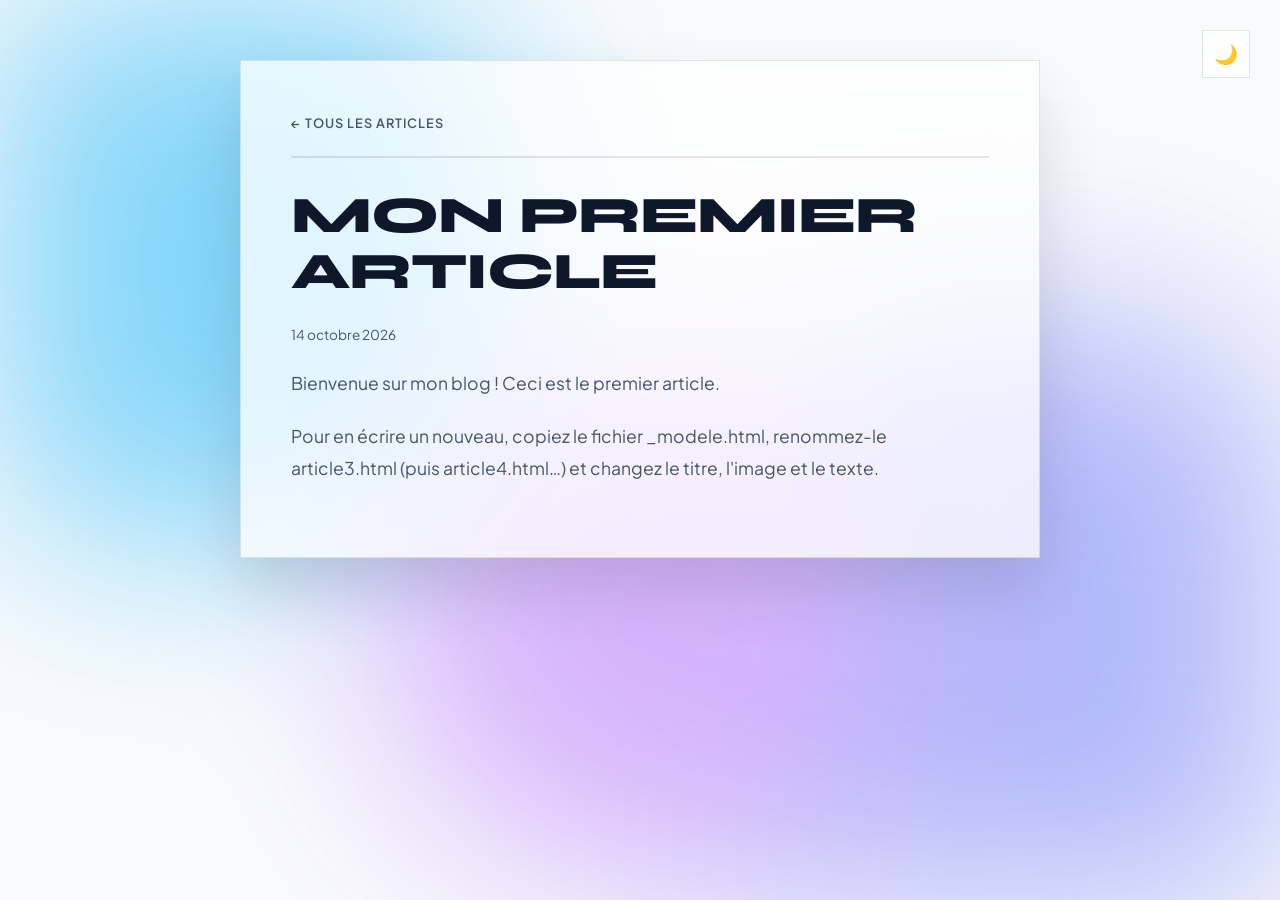
==== article1.html @ 0a6cd856 "Add files via upload" ====
<!DOCTYPE html>
<html lang="fr" data-theme="dark">
<head>
    <meta charset="UTF-8">
    <meta name="viewport" content="width=device-width, initial-scale=1.0">
    <title>Mon premier article</title>
    <!-- ====== À MODIFIER : titre (balise title ci-dessus), image, date, texte ====== -->
    <meta name="image" content="images/exemple1.svg">   <!-- chemin de l'image affichée AVANT le titre -->
    <meta name="date" content="2026-10-14">    <!-- AAAA-MM-JJ (facultatif) -->
    <link rel="preconnect" href="https://fonts.googleapis.com">
    <link href="https://fonts.googleapis.com/css2?family=Plus+Jakarta+Sans:wght@300;400;600&family=Syne:wght@700;800&display=swap" rel="stylesheet">
    <link rel="stylesheet" href="blog.css">
</head>
<body>
    <div class="gradient-bg"><div class="blob blob-1"></div><div class="blob blob-2"></div><div class="blob blob-3"></div></div>
    <button class="theme-toggle" id="themeToggle" aria-label="Changer le thème"><span id="themeIcon">☀️</span></button>
    <div class="container"><div class="card">
        <div id="blog-root" data-mode="article"></div>
        <!-- Le texte : séparez les paragraphes par une ligne vide -->
        <script type="text/plain" id="texte">
Bienvenue sur mon blog ! Ceci est le premier article.

Pour en écrire un nouveau, copiez le fichier _modele.html, renommez-le article3.html (puis article4.html…) et changez le titre, l'image et le texte.
        </script>
    </div></div>
    <script src="blog.js"></script>
</body>
</html>
---- blog.css ----
/* Styles partagés du blog (reprend le thème de la page d'accueil) */
:root[data-theme="dark"]{--bg-color:#08080a;--gradient-1:#4f46e5;--gradient-2:#7c3aed;--gradient-3:#2563eb;--card-bg:rgba(18,18,22,.65);--card-border:rgba(255,255,255,.12);--text-main:#fff;--text-muted:#a1a1aa;--btn-primary-bg:#fff;--btn-primary-text:#000}
:root[data-theme="light"]{--bg-color:#f8fafc;--gradient-1:#38bdf8;--gradient-2:#818cf8;--gradient-3:#c084fc;--card-bg:rgba(255,255,255,.75);--card-border:rgba(0,0,0,.1);--text-main:#0f172a;--text-muted:#475569;--btn-primary-bg:#000;--btn-primary-text:#fff}
*{margin:0;padding:0;box-sizing:border-box;transition:background-color .4s,color .4s,border-color .4s}
body{font-family:'Plus Jakarta Sans',sans-serif;background:var(--bg-color);color:var(--text-main);min-height:100vh;position:relative;overflow-x:hidden;padding:20px}
.gradient-bg{position:fixed;inset:0;z-index:0;overflow:hidden;filter:blur(100px);opacity:.6;pointer-events:none}
.blob{position:absolute;border-radius:50%;animation:float 18s ease-in-out infinite alternate}
.blob-1{top:-10%;left:-10%;width:50vw;height:50vw;background:var(--gradient-1)}
.blob-2{bottom:-20%;right:-10%;width:60vw;height:60vw;background:var(--gradient-2);animation-delay:-6s}
.blob-3{top:40%;left:30%;width:40vw;height:40vw;background:var(--gradient-3);animation-delay:-12s}
@keyframes float{0%{transform:translate(0,0) scale(1)}50%{transform:translate(80px,40px) scale(1.1)}100%{transform:translate(-40px,80px) scale(.9)}}
.theme-toggle{position:fixed;top:30px;right:30px;z-index:10;background:var(--card-bg);border:1px solid var(--card-border);color:var(--text-main);width:48px;height:48px;cursor:pointer;font-size:1.2rem;backdrop-filter:blur(12px)}
.theme-toggle:hover{border-color:var(--text-main)}
.container{position:relative;z-index:1;width:100%;max-width:800px;margin:40px auto}
.card{background:var(--card-bg);backdrop-filter:blur(20px);border:1px solid var(--card-border);padding:50px;box-shadow:0 30px 60px rgba(0,0,0,.12)}
.badge-header{display:inline-block;font-size:.75rem;font-weight:600;text-transform:uppercase;letter-spacing:2px;margin-bottom:20px;color:var(--text-muted);border-left:2px solid var(--text-main);padding-left:10px}
h1{font-family:'Syne',sans-serif;font-size:clamp(2rem,5vw,3.2rem);font-weight:800;line-height:1.1;letter-spacing:-1px;margin-bottom:25px;text-transform:uppercase}
.back{display:inline-block;margin-bottom:25px;color:var(--text-muted);text-decoration:none;font-size:.8rem;font-weight:600;letter-spacing:1px;text-transform:uppercase}
.back:hover{color:var(--text-main)}
.meta{color:var(--text-muted);font-size:.85rem;margin-bottom:25px}
.cover{display:block;width:100%;max-height:420px;object-fit:cover;margin-bottom:30px;border:1px solid var(--card-border)}
.texte p{font-size:1.1rem;line-height:1.8;color:var(--text-muted);margin-bottom:22px}
.posts{display:grid;gap:24px}
.post{display:block;text-decoration:none;color:inherit;border:1px solid var(--card-border);background:var(--card-bg);transition:transform .2s,border-color .2s}
.post:hover{transform:translateY(-3px);border-color:var(--text-main)}
.post img{display:block;width:100%;height:220px;object-fit:cover}
.post-body{padding:22px 26px}
.post h2{font-family:'Syne',sans-serif;font-size:1.5rem;text-transform:uppercase;margin-bottom:8px}
.post p{color:var(--text-muted);line-height:1.6}
.empty{color:var(--text-muted)}
@media(max-width:640px){.card{padding:30px 22px}.theme-toggle{top:15px;right:15px}}
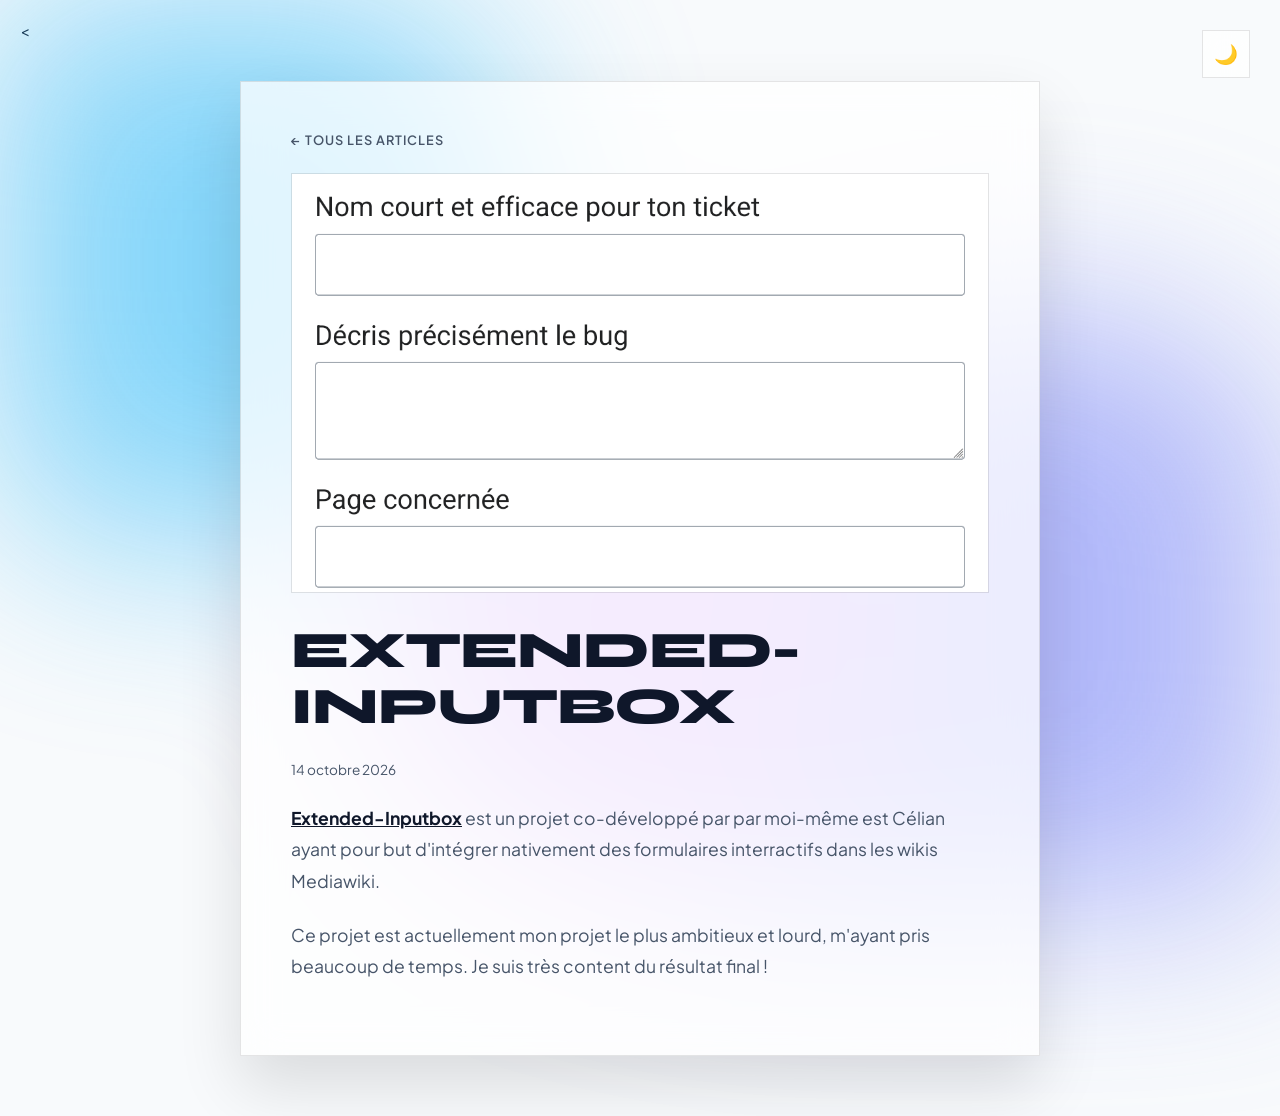
==== commit 570ba915: "update" ====
--- a/article1.html
+++ b/article1.html
@@ -1,11 +1,11 @@
-<!DOCTYPE html>
+<<!DOCTYPE html>
 <html lang="fr" data-theme="dark">
 <head>
     <meta charset="UTF-8">
     <meta name="viewport" content="width=device-width, initial-scale=1.0">
-    <title>Mon premier article</title>
+    <title>Extended-Inputbox</title>
     <!-- ====== À MODIFIER : titre (balise title ci-dessus), image, date, texte ====== -->
-    <meta name="image" content="images/exemple1.svg">   <!-- chemin de l'image affichée AVANT le titre -->
+    <meta name="image" content="images/Extended-Inputbox.png">   <!-- chemin de l'image affichée AVANT le titre -->
     <meta name="date" content="2026-10-14">    <!-- AAAA-MM-JJ (facultatif) -->
     <link rel="preconnect" href="https://fonts.googleapis.com">
     <link href="https://fonts.googleapis.com/css2?family=Plus+Jakarta+Sans:wght@300;400;600&family=Syne:wght@700;800&display=swap" rel="stylesheet">
@@ -18,9 +18,9 @@
         <div id="blog-root" data-mode="article"></div>
         <!-- Le texte : séparez les paragraphes par une ligne vide -->
         <script type="text/plain" id="texte">
-Bienvenue sur mon blog ! Ceci est le premier article.
+**[Extended-Inputbox](https://github.com/janusdevikidia/Extended-Inputbox/)** est un projet co-développé par par moi-même est Célian ayant pour but d'intégrer nativement des formulaires interractifs dans les wikis Mediawiki.
 
-Pour en écrire un nouveau, copiez le fichier _modele.html, renommez-le article3.html (puis article4.html…) et changez le titre, l'image et le texte.
+Ce projet est actuellement mon projet le plus ambitieux et lourd, m'ayant pris beaucoup de temps. Je suis très content du résultat final !
         </script>
     </div></div>
     <script src="blog.js"></script>
--- a/blog.css
+++ b/blog.css
@@ -29,3 +29,11 @@
 .post p{color:var(--text-muted);line-height:1.6}
 .empty{color:var(--text-muted)}
 @media(max-width:640px){.card{padding:30px 22px}.theme-toggle{top:15px;right:15px}}
+.texte h2,.texte h3{font-family:'Syne',sans-serif;text-transform:uppercase;margin:34px 0 14px;line-height:1.2}
+.texte h2{font-size:1.6rem}.texte h3{font-size:1.2rem}
+.texte strong{color:var(--text-main)}
+.texte a{color:var(--text-main);text-decoration:underline}
+.texte ul{margin:0 0 22px 1.3em;color:var(--text-muted);font-size:1.1rem;line-height:1.8}
+.texte blockquote{border-left:2px solid var(--text-main);padding:4px 0 4px 18px;margin:0 0 22px;color:var(--text-muted);font-size:1.1rem;line-height:1.8;font-style:italic}
+.texte code{background:var(--card-border);padding:2px 6px;font-size:.95em}
+.texte img{display:block;max-width:100%;margin:0 0 22px;border:1px solid var(--card-border)}
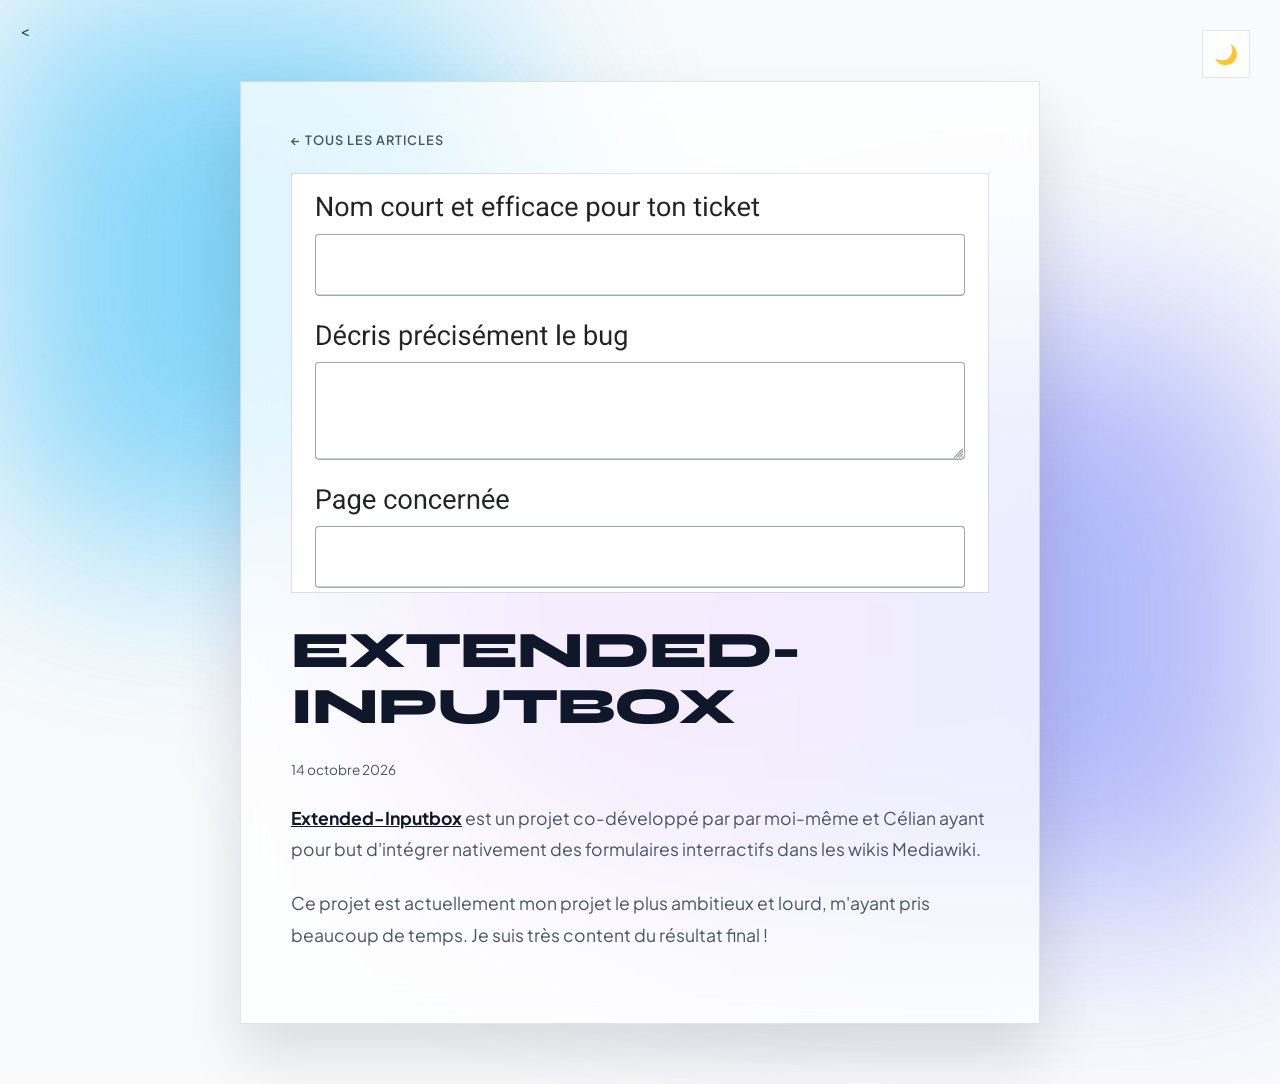
==== commit 70c5f794: "Fix typo in project description" ====
--- a/article1.html
+++ b/article1.html
@@ -18,7 +18,7 @@
         <div id="blog-root" data-mode="article"></div>
         <!-- Le texte : séparez les paragraphes par une ligne vide -->
         <script type="text/plain" id="texte">
-**[Extended-Inputbox](https://github.com/janusdevikidia/Extended-Inputbox/)** est un projet co-développé par par moi-même est Célian ayant pour but d'intégrer nativement des formulaires interractifs dans les wikis Mediawiki.
+**[Extended-Inputbox](https://github.com/janusdevikidia/Extended-Inputbox/)** est un projet co-développé par par moi-même et Célian ayant pour but d'intégrer nativement des formulaires interractifs dans les wikis Mediawiki.
 
 Ce projet est actuellement mon projet le plus ambitieux et lourd, m'ayant pris beaucoup de temps. Je suis très content du résultat final !
         </script>
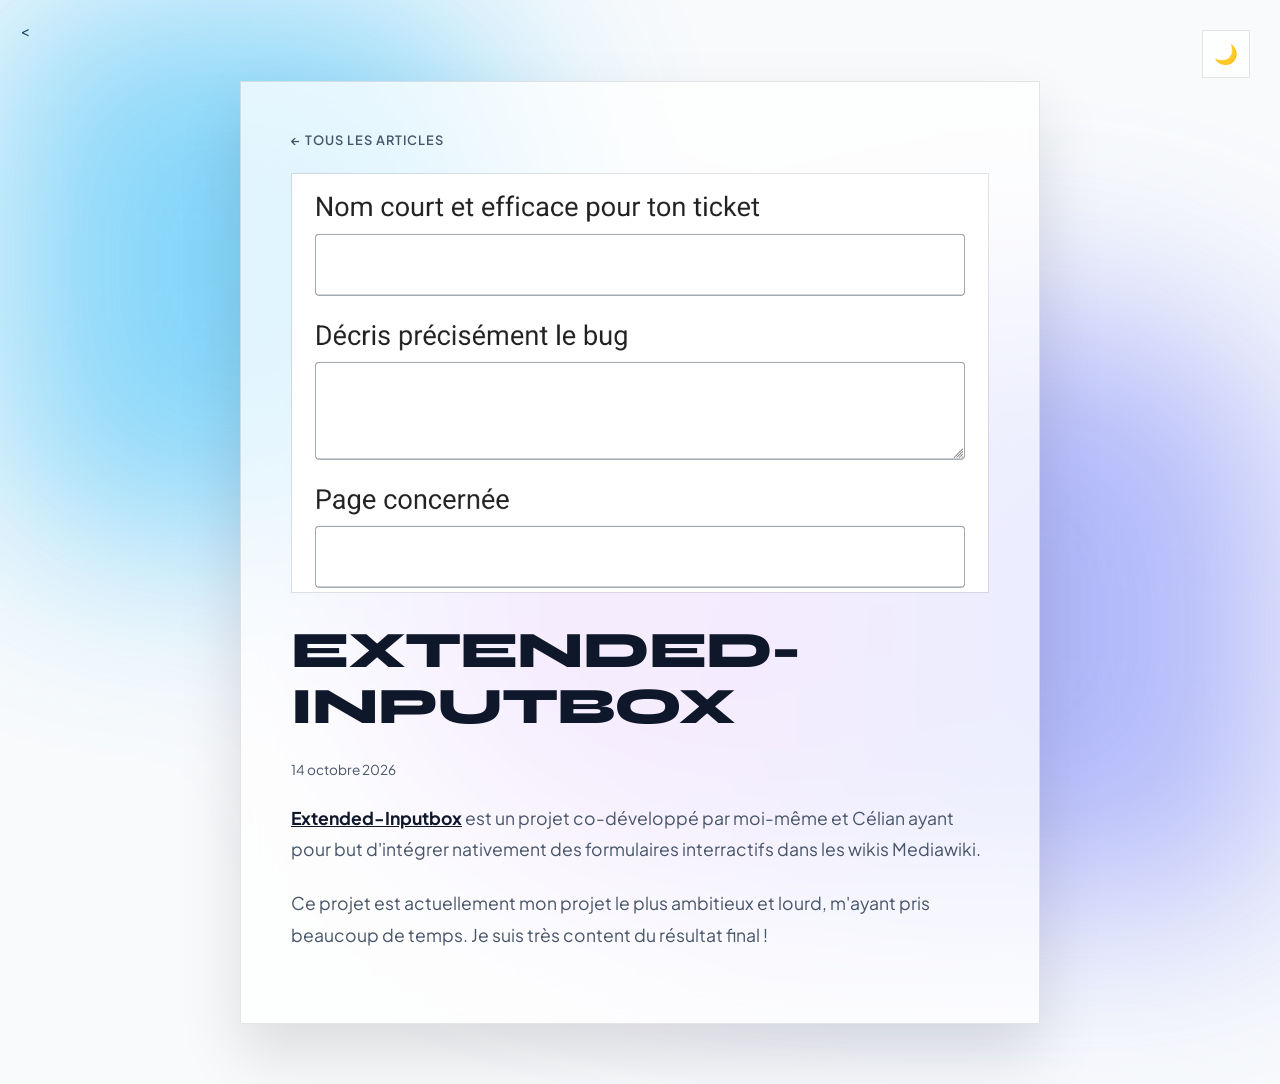
==== commit 6d16b278: "Update article1.html" ====
--- a/article1.html
+++ b/article1.html
@@ -18,7 +18,7 @@
         <div id="blog-root" data-mode="article"></div>
         <!-- Le texte : séparez les paragraphes par une ligne vide -->
         <script type="text/plain" id="texte">
-**[Extended-Inputbox](https://github.com/janusdevikidia/Extended-Inputbox/)** est un projet co-développé par par moi-même et Célian ayant pour but d'intégrer nativement des formulaires interractifs dans les wikis Mediawiki.
+**[Extended-Inputbox](https://github.com/janusdevikidia/Extended-Inputbox/)** est un projet co-développé par moi-même et Célian ayant pour but d'intégrer nativement des formulaires interractifs dans les wikis Mediawiki.
 
 Ce projet est actuellement mon projet le plus ambitieux et lourd, m'ayant pris beaucoup de temps. Je suis très content du résultat final !
         </script>
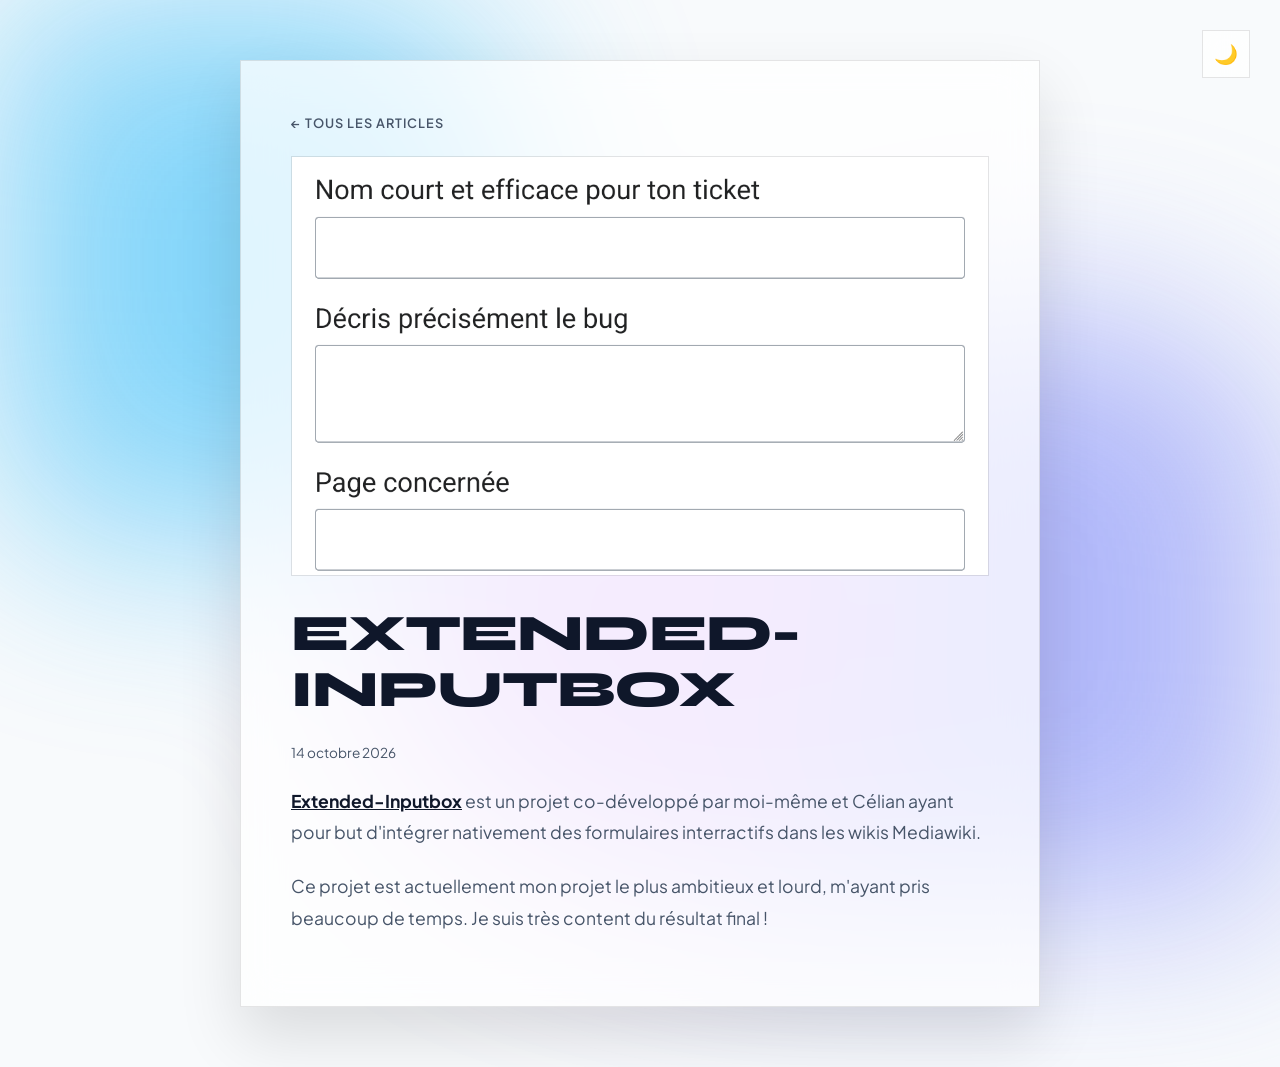
==== commit 28a4330d: "Fix DOCTYPE declaration in article1.html" ====
--- a/article1.html
+++ b/article1.html
@@ -1,4 +1,4 @@
-<<!DOCTYPE html>
+<!DOCTYPE html>
 <html lang="fr" data-theme="dark">
 <head>
     <meta charset="UTF-8">
